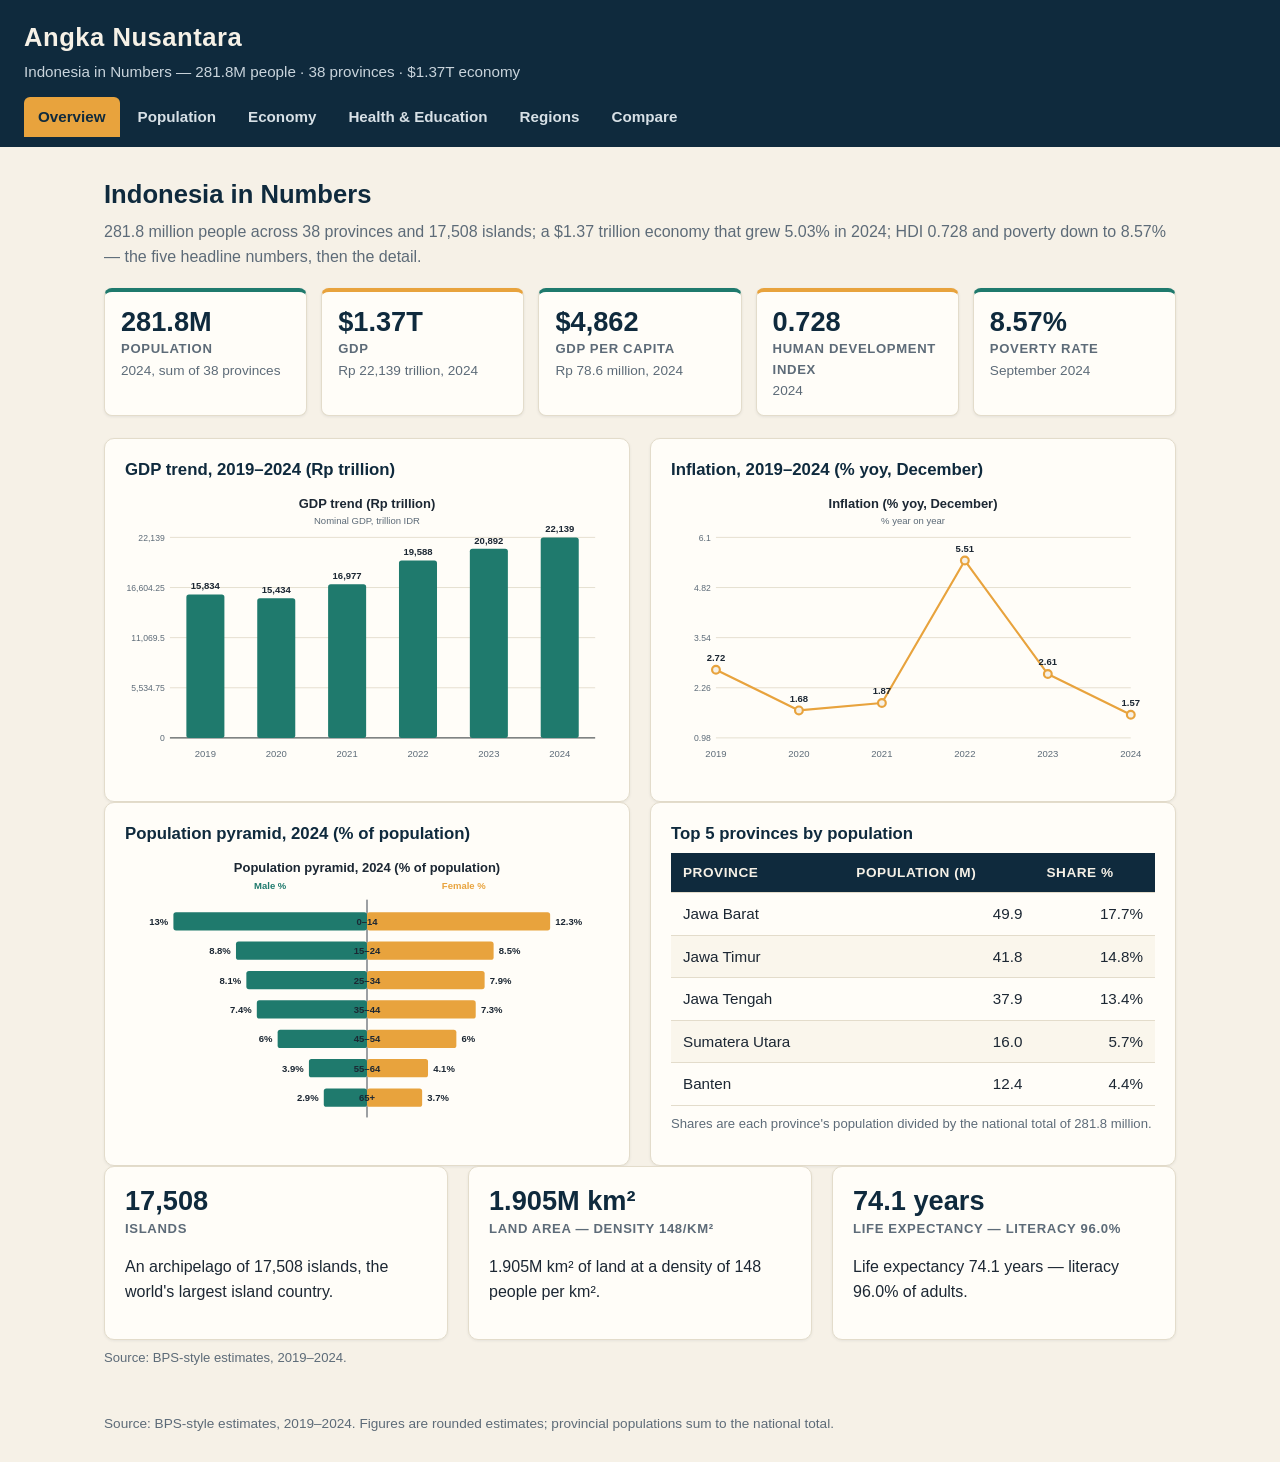
==== out/app/index.html @ 219cf9dd "S8 screenshots + build" ====
<!doctype html>
<html lang="en">
<head>
<meta charset="utf-8">
<meta name="viewport" content="width=device-width, initial-scale=1">
<title>Angka Nusantara — Indonesia in Numbers</title>
<link rel="stylesheet" href="style.css">
</head>
<body>
<header class="site-header">
  <h1>Angka Nusantara</h1>
  <p class="tagline">Indonesia in Numbers — 281.8M people · 38 provinces · $1.37T economy</p>
  <nav class="nav">
    <a href="#/">Overview</a>
    <a href="#/population">Population</a>
    <a href="#/economy">Economy</a>
    <a href="#/health">Health &amp; Education</a>
    <a href="#/regions">Regions</a>
    <a href="#/compare">Compare</a>
  </nav>
</header>
<main id="app"></main>
<footer class="site-footer">Source: BPS-style estimates, 2019–2024. Figures are rounded estimates; provincial populations sum to the national total.</footer>
<script type="module" src="main.js"></script>
</body>
</html>
---- out/app/style.css ----
/* Angka Nusantara — Indonesia in Numbers
   Original design: deep navy #0f2a3d, warm sand #f6f1e7,
   amber #e8a33d, teal #1f7a6d. System font stack only — no external fonts. */

:root {
  --navy: #0f2a3d;
  --navy-light: #1a3d54;
  --sand: #f6f1e7;
  --sand-dark: #efe7d3;
  --amber: #e8a33d;
  --amber-dark: #b97e1f;
  --teal: #1f7a6d;
  --teal-dark: #155c51;
  --ink: #1c2733;
  --muted: #5d6b78;
  --line: #e3dccb;
  --card: #fffdf8;
  --danger: #b3402e;
}

* { box-sizing: border-box; }

body {
  margin: 0;
  background: var(--sand);
  color: var(--ink);
  font-family: -apple-system, BlinkMacSystemFont, "Segoe UI", Roboto, "Helvetica Neue", Arial, sans-serif;
  font-size: 16px;
  line-height: 1.55;
}

a { color: var(--teal-dark); }
a:hover { color: var(--amber-dark); }

/* ---- Header & nav ---- */
.site-header {
  background: var(--navy);
  color: #f6f1e7;
  padding: 18px 24px 0;
}
.site-header h1 {
  margin: 0;
  font-size: 1.6rem;
  letter-spacing: 0.02em;
}
.site-header h1 .accent { color: var(--amber); }
.site-header .tagline {
  margin: 2px 0 14px;
  color: #c9d4dc;
  font-size: 0.95rem;
}
.nav {
  display: flex;
  flex-wrap: wrap;
  gap: 4px;
  padding-bottom: 10px;
}
.nav a {
  color: #d7e0e6;
  text-decoration: none;
  padding: 8px 14px;
  border-radius: 6px 6px 0 0;
  font-weight: 600;
  font-size: 0.95rem;
}
.nav a:hover { background: var(--navy-light); color: #fff; }
.nav a.active {
  background: var(--amber);
  color: var(--navy);
}

main {
  max-width: 1120px;
  margin: 0 auto;
  padding: 24px;
}
main h1 { margin: 4px 0 6px; font-size: 1.6rem; color: var(--navy); }
main h2 { margin: 4px 0 6px; font-size: 1.45rem; color: var(--navy); }
main h3 { margin: 0 0 8px; font-size: 1.1rem; color: var(--navy); }
.lede { color: var(--muted); margin-top: 0; }

/* ---- KPI strip ---- */
.kpi-strip {
  display: flex;
  flex-wrap: wrap;
  gap: 14px;
  margin: 18px 0 22px;
}
.kpi-card {
  flex: 1 1 170px;
  background: var(--card);
  border: 1px solid var(--line);
  border-top: 4px solid var(--teal);
  border-radius: 8px;
  padding: 14px 16px;
  box-shadow: 0 1px 3px rgba(15, 42, 61, 0.08);
}
.kpi-card:nth-child(2n) { border-top-color: var(--amber); }
.kpi-value {
  font-size: 1.7rem;
  font-weight: 800;
  color: var(--navy);
  line-height: 1.15;
}
.kpi-label {
  font-size: 0.82rem;
  font-weight: 600;
  text-transform: uppercase;
  letter-spacing: 0.05em;
  color: var(--muted);
  margin-top: 2px;
}
.kpi-sub { font-size: 0.85rem; color: var(--muted); }

/* ---- Cards & grids ---- */
.card {
  background: var(--card);
  border: 1px solid var(--line);
  border-radius: 10px;
  padding: 18px 20px;
  margin-bottom: 20px;
  box-shadow: 0 1px 3px rgba(15, 42, 61, 0.07);
}
.grid-2 {
  display: grid;
  grid-template-columns: 1fr 1fr;
  gap: 20px;
}
.grid-3 {
  display: grid;
  grid-template-columns: repeat(3, 1fr);
  gap: 20px;
}
.grid-2 > .card, .grid-3 > .card { margin-bottom: 0; }

/* ---- Charts ---- */
.chart-box { width: 100%; overflow: hidden; }
.chart-box svg { display: block; }
.chart-title {
  font-size: 1.05rem;
  font-weight: 700;
  color: var(--navy);
  margin: 0 0 6px;
}

/* ---- Tables ---- */
.table-wrap { overflow-x: auto; }
table.data-table {
  width: 100%;
  border-collapse: collapse;
  font-size: 0.95rem;
  background: var(--card);
}
.data-table th, .data-table td {
  padding: 9px 12px;
  text-align: left;
  border-bottom: 1px solid var(--line);
}
.data-table th {
  background: var(--navy);
  color: #f6f1e7;
  font-size: 0.85rem;
  text-transform: uppercase;
  letter-spacing: 0.04em;
  white-space: nowrap;
}
.data-table th.sortable { cursor: pointer; }
.data-table th.sortable:hover { background: var(--navy-light); }
.data-table th.sortable::after { content: " \21C5"; color: var(--amber); }
.data-table th.sortable.asc::after { content: " \25B2"; }
.data-table th.sortable.desc::after { content: " \25BC"; }
.data-table tbody tr:nth-child(even) { background: #faf6ec; }
.data-table tbody tr:hover { background: #f3ead2; }
.data-table tbody tr.clickable { cursor: pointer; }
.data-table tbody tr.selected { background: #f3ead2; box-shadow: inset 3px 0 0 var(--amber); }
.data-table td.num, .data-table th.num { text-align: right; font-variant-numeric: tabular-nums; }

/* ---- Controls ---- */
.search-box {
  width: 100%;
  max-width: 340px;
  padding: 10px 12px;
  border: 1px solid var(--line);
  border-radius: 6px;
  background: #fff;
  font: inherit;
  color: var(--ink);
  margin-bottom: 14px;
}
.search-box:focus, select.compare-select:focus {
  outline: 2px solid var(--amber);
  outline-offset: 1px;
}
select.compare-select {
  padding: 10px 12px;
  border: 1px solid var(--line);
  border-radius: 6px;
  background: #fff;
  font: inherit;
  color: var(--ink);
  min-width: 220px;
  width: 100%;
  margin-top: 6px;
}
.card > label { font-weight: 600; color: var(--navy); }
.compare-row {
  display: flex;
  flex-wrap: wrap;
  gap: 12px;
  align-items: center;
  margin-bottom: 18px;
}
.compare-row label { font-weight: 600; color: var(--navy); }

/* ---- Detail panel ---- */
.detail-panel {
  background: var(--navy);
  color: #f6f1e7;
  border-radius: 10px;
  padding: 18px 20px;
  margin-bottom: 20px;
}
.detail-panel h3 { color: var(--amber); margin-top: 0; }
.detail-panel dl {
  display: grid;
  grid-template-columns: repeat(auto-fit, minmax(140px, 1fr));
  gap: 12px;
  margin: 0;
}
.detail-panel dt { font-size: 0.8rem; text-transform: uppercase; letter-spacing: 0.05em; color: #c9d4dc; }
.detail-panel dd { margin: 2px 0 0; font-size: 1.25rem; font-weight: 700; }

/* ---- Misc ---- */
.footnote {
  font-size: 0.82rem;
  color: var(--muted);
  margin-top: 8px;
}
.fact-list { margin: 0; padding-left: 20px; }
.fact-list li { margin-bottom: 8px; }
.bar-positive { fill: var(--teal); }
.bar-negative { fill: var(--danger); }
.site-footer {
  max-width: 1120px;
  margin: 0 auto;
  padding: 8px 24px 28px;
  color: var(--muted);
  font-size: 0.85rem;
}

/* ---- Responsive ---- */
@media (max-width: 720px) {
  .grid-2, .grid-3 { grid-template-columns: 1fr; }
  .kpi-strip { flex-direction: column; }
  .kpi-card { flex: 1 1 auto; }
  main { padding: 16px; }
  .site-header { padding: 14px 16px 0; }
  .site-header h1 { font-size: 1.3rem; }
  .nav a { padding: 7px 10px; font-size: 0.9rem; }
  .table-wrap { overflow-x: auto; -webkit-overflow-scrolling: touch; }
  table.data-table { min-width: 560px; }
  .kpi-value { font-size: 1.45rem; }
}
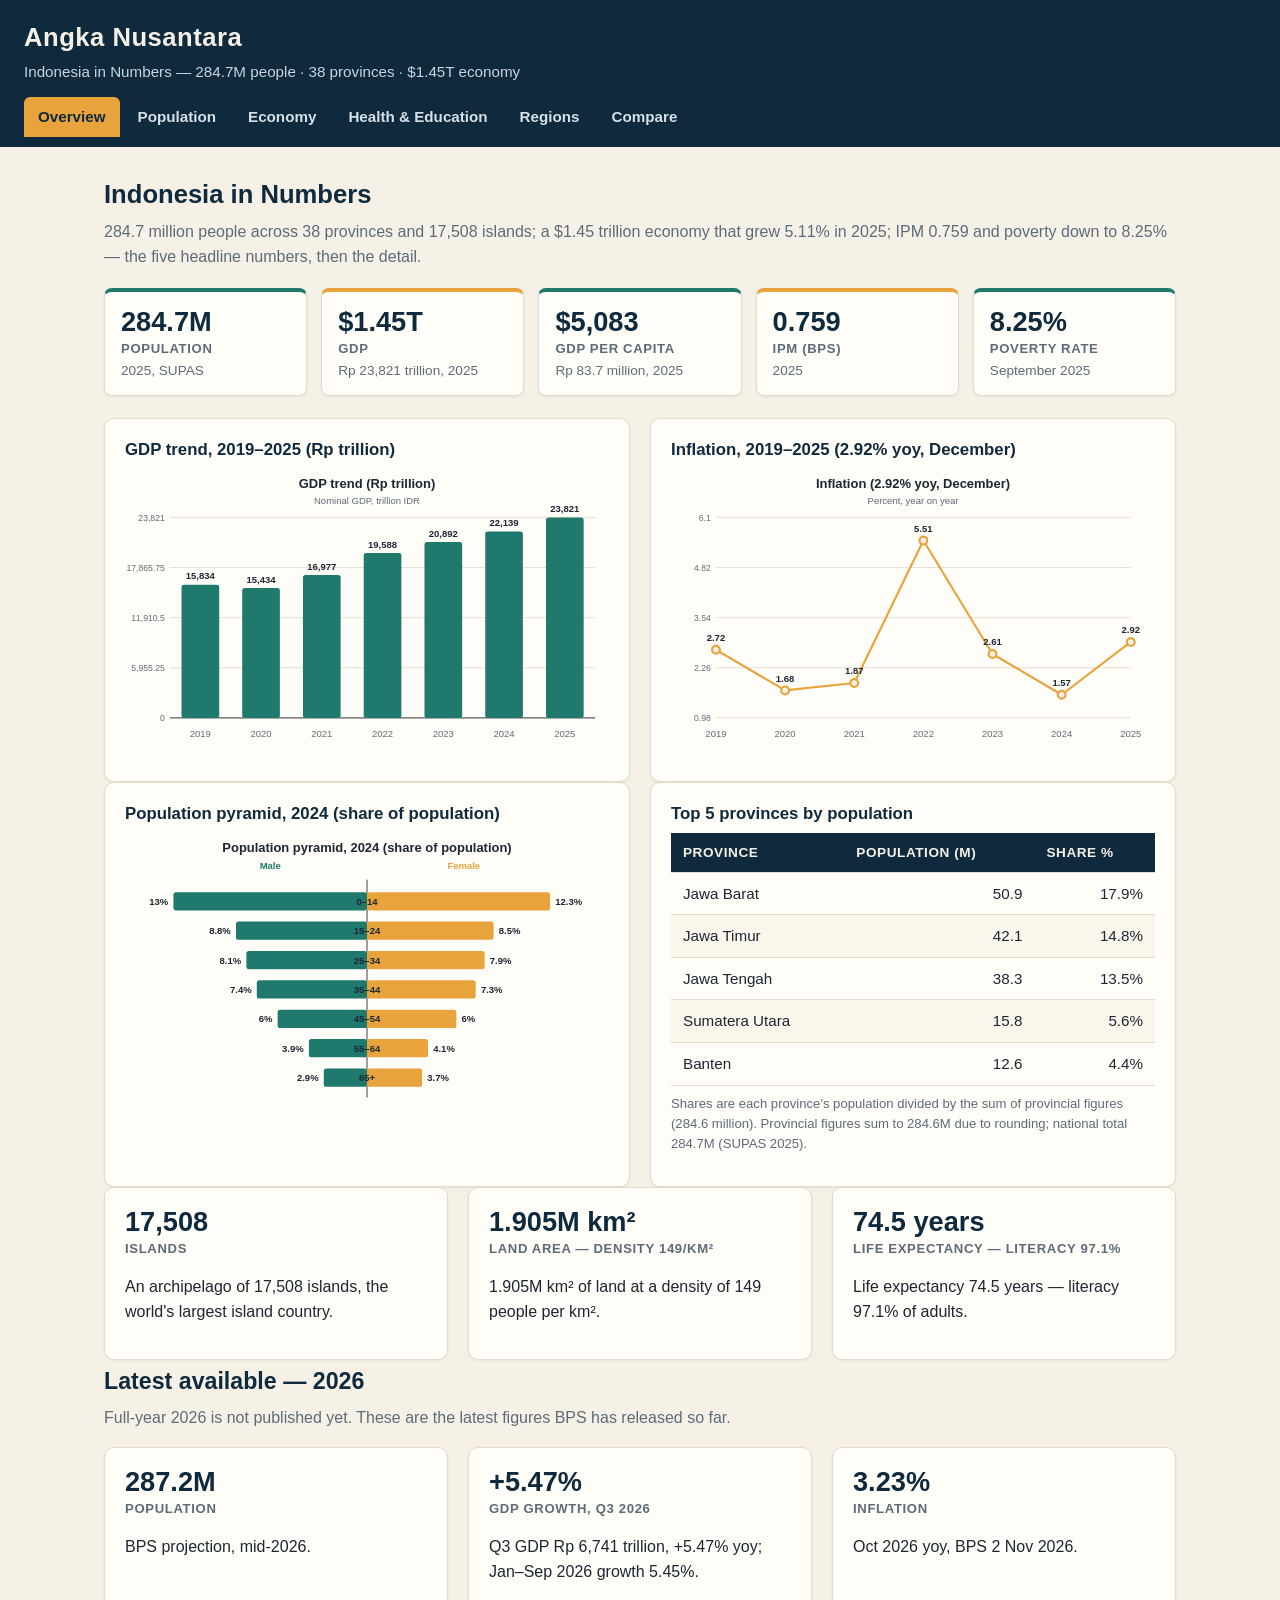
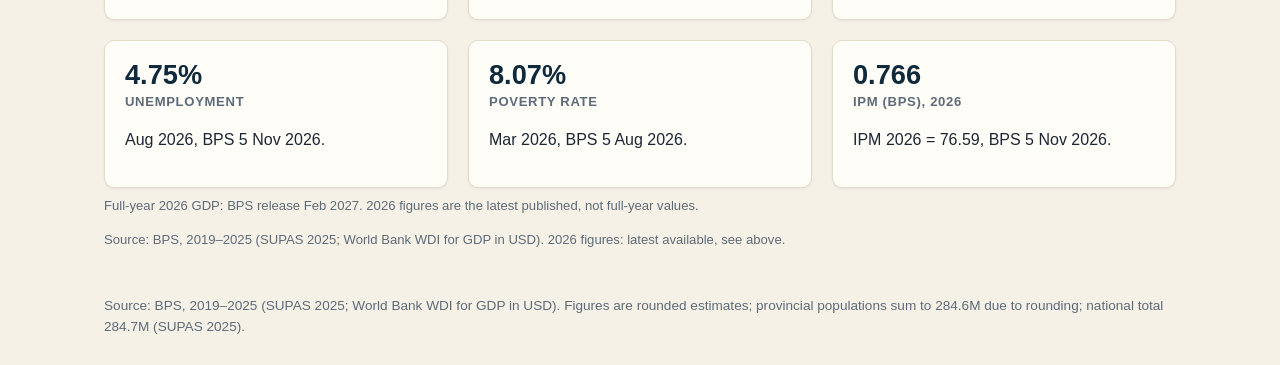
==== commit e79d2549: "Reshoot screenshots + rebuild for 2025-2026 data" ====
--- a/out/app/index.html
+++ b/out/app/index.html
@@ -9,7 +9,7 @@
 <body>
 <header class="site-header">
   <h1>Angka Nusantara</h1>
-  <p class="tagline">Indonesia in Numbers — 281.8M people · 38 provinces · $1.37T economy</p>
+  <p class="tagline">Indonesia in Numbers — 284.7M people · 38 provinces · $1.45T economy</p>
   <nav class="nav">
     <a href="#/">Overview</a>
     <a href="#/population">Population</a>
@@ -20,7 +20,7 @@
   </nav>
 </header>
 <main id="app"></main>
-<footer class="site-footer">Source: BPS-style estimates, 2019–2024. Figures are rounded estimates; provincial populations sum to the national total.</footer>
+<footer class="site-footer">Source: BPS, 2019–2025 (SUPAS 2025; World Bank WDI for GDP in USD). Figures are rounded estimates; provincial populations sum to 284.6M due to rounding; national total 284.7M (SUPAS 2025).</footer>
 <script type="module" src="main.js"></script>
 </body>
 </html>
